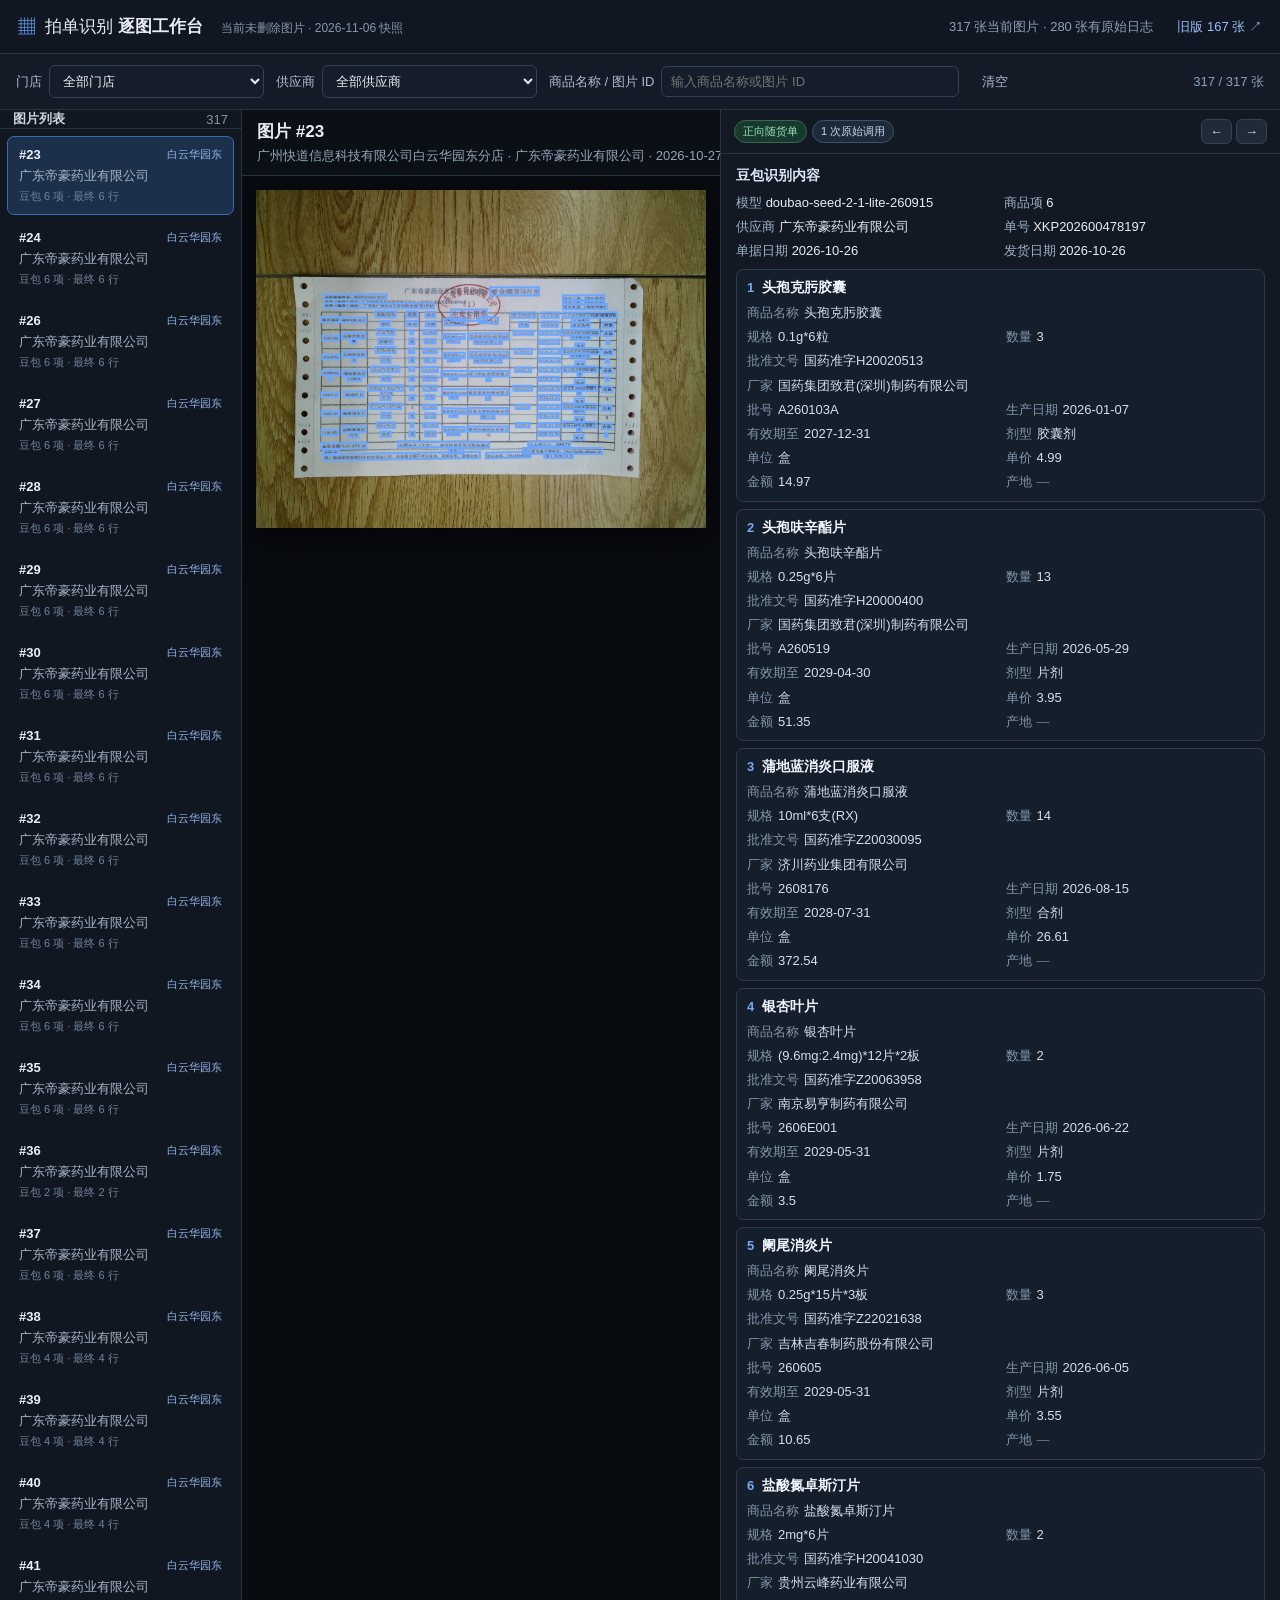
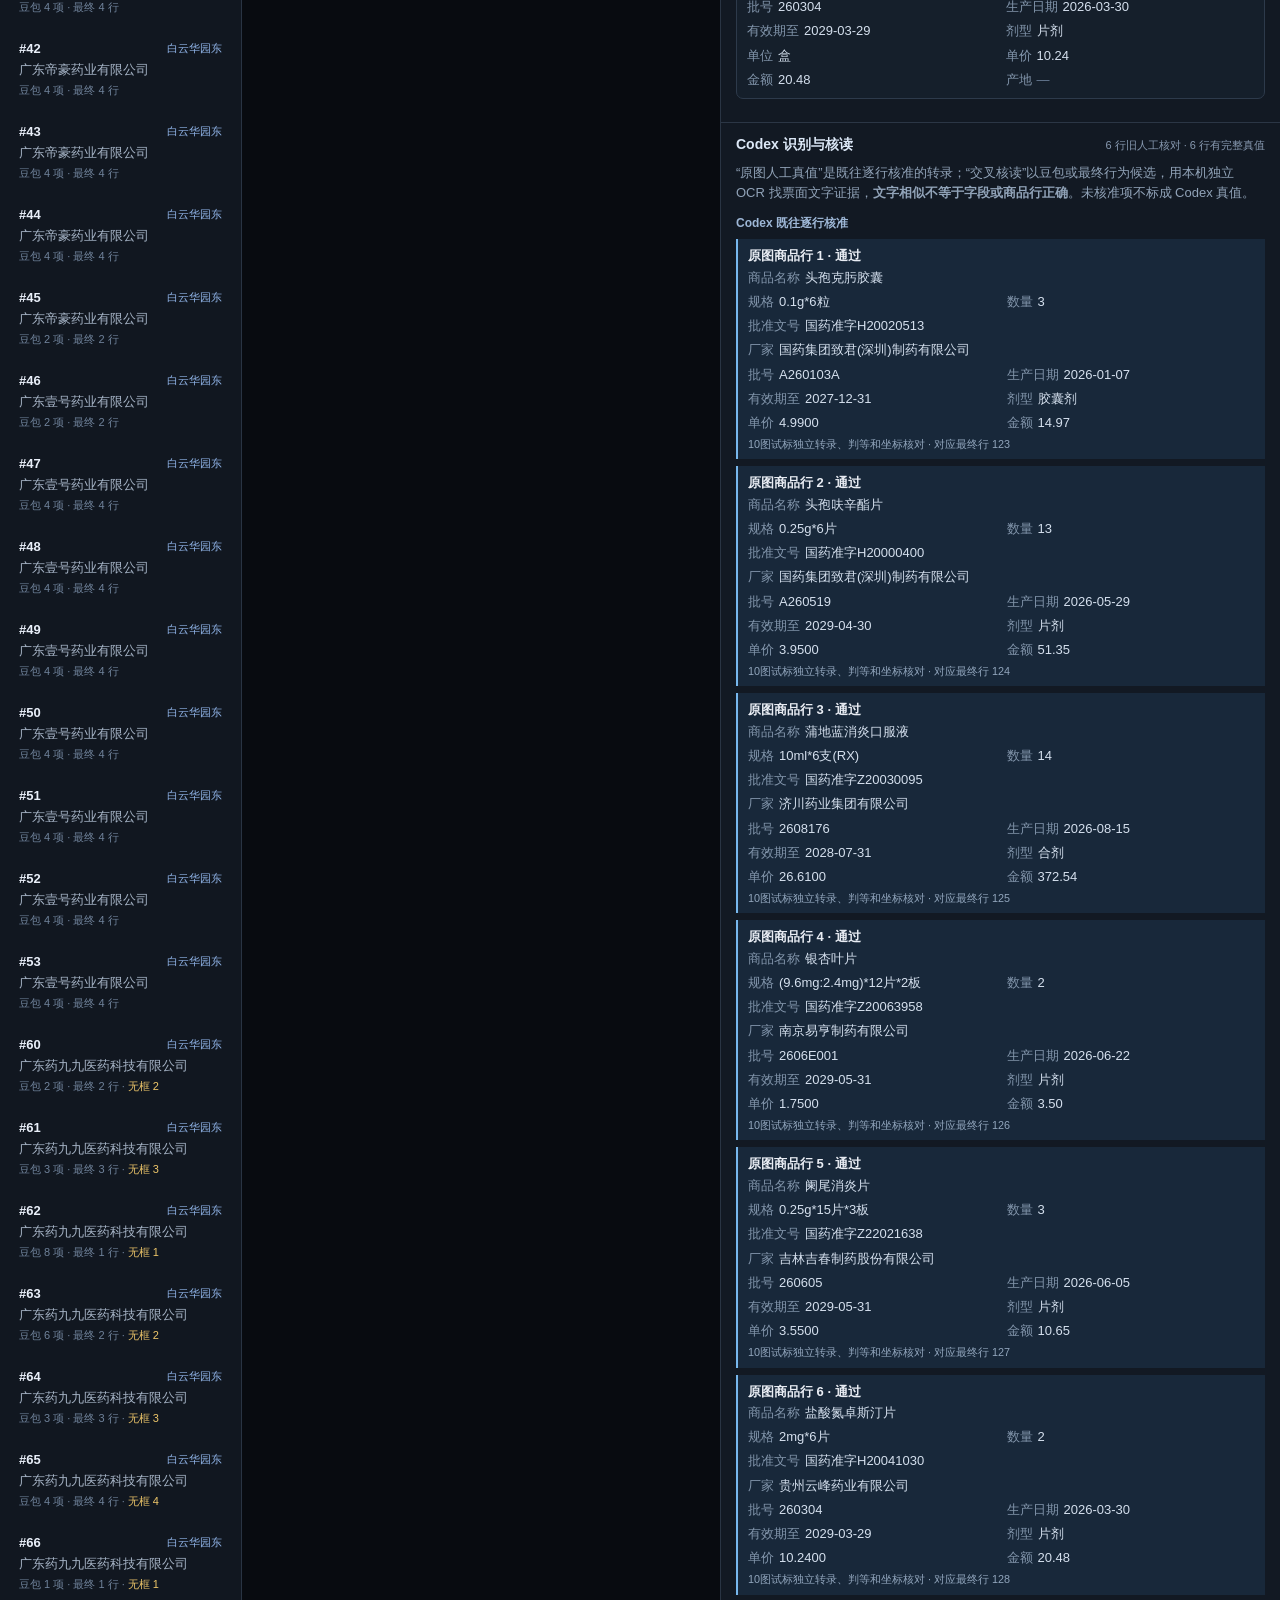
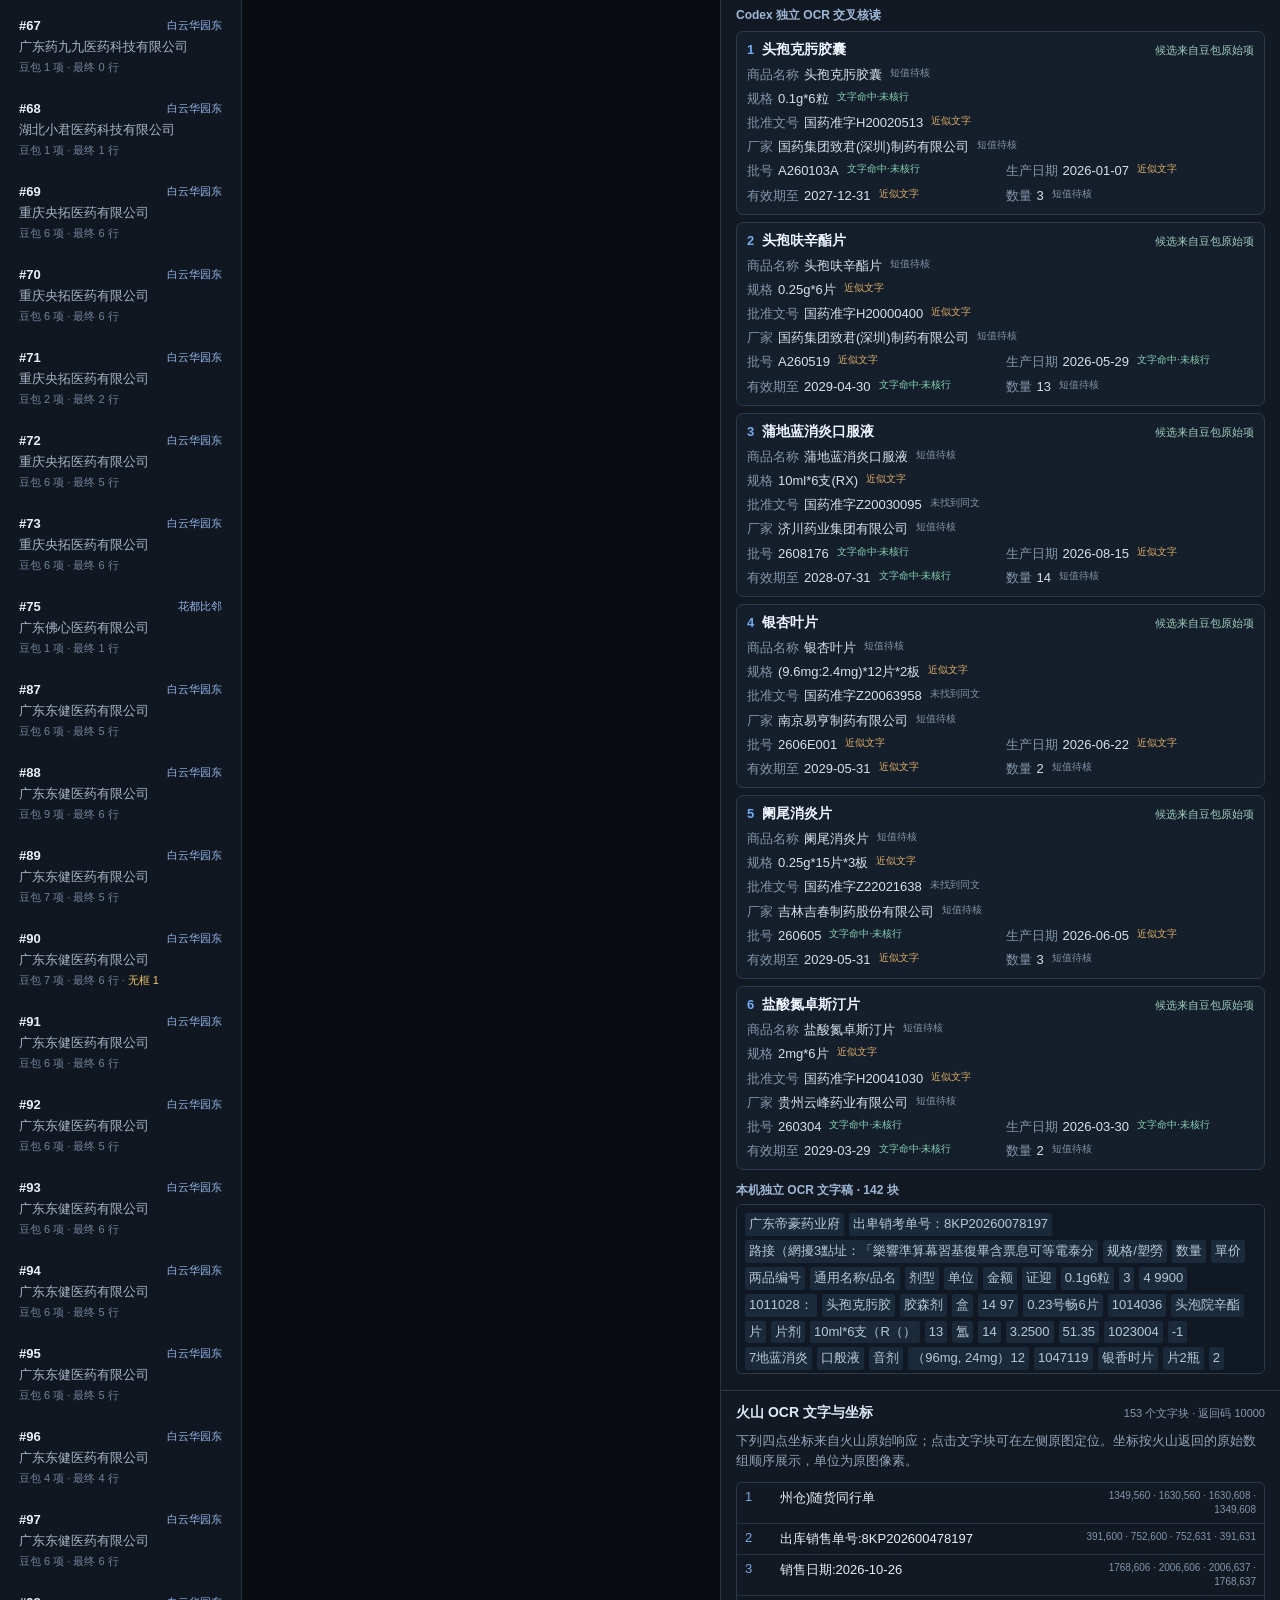
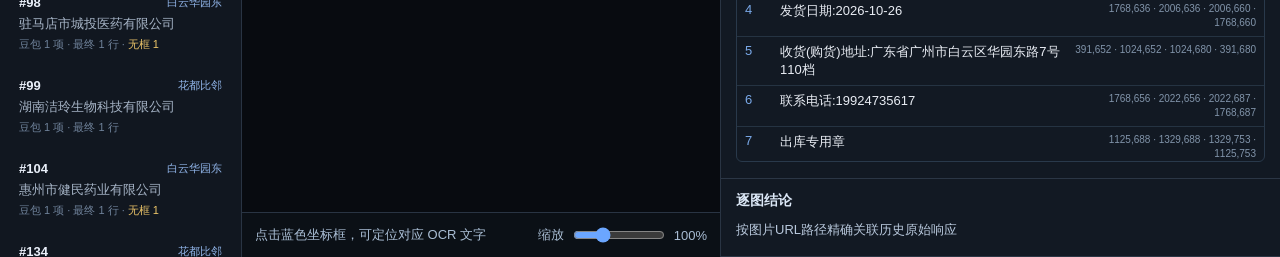
==== index.html @ 1a545d7b "Add 317-photo four-way OCR evidence workbench" ====
<!doctype html>
<html lang="zh-CN">
<head>
  <meta charset="utf-8">
  <meta name="viewport" content="width=device-width,initial-scale=1">
  <meta name="color-scheme" content="dark">
  <title>拍单识别｜317 张逐图四路对照</title>
  <link rel="stylesheet" href="styles.css">
</head>
<body>
  <header class="topbar">
    <div class="brand"><span class="brand-mark">▦</span><span>拍单识别 <b>逐图工作台</b></span><small>当前未删除图片 · 2026-11-06 快照</small></div>
    <div id="globalStatus" class="global-status">正在读取目录…</div>
    <a class="legacy-link" href="legacy.html">旧版 167 张 ↗</a>
  </header>
  <div class="filters" role="search">
    <label>门店<select id="storeFilter"><option value="">全部门店</option></select></label>
    <label>供应商<select id="supplierFilter"><option value="">全部供应商</option></select></label>
    <label class="product-search">商品名称 / 图片 ID<input id="productFilter" type="search" placeholder="输入商品名称或图片 ID" autocomplete="off"></label>
    <button id="clearFilters" type="button" class="subtle">清空</button>
    <span id="filterCount" class="filter-count"></span>
  </div>
  <main class="workbench">
    <aside class="photo-rail" aria-label="图片目录">
      <div class="rail-head"><strong>图片列表</strong><span id="railCount"></span></div>
      <div id="photoList" class="photo-list"></div>
    </aside>
    <section class="image-pane" aria-label="原图及火山 OCR 坐标">
      <div class="pane-head image-head">
        <div><div id="photoTitle" class="photo-title">请选择图片</div><div id="photoMeta" class="photo-meta"></div></div>
        <div class="image-tools">
          <label class="overlay-toggle"><input id="overlayToggle" type="checkbox" checked>OCR 坐标框</label>
          <button id="rotateButton" type="button" title="旋转 90°">旋转</button>
          <button id="resetButton" type="button" title="恢复显示">重置</button>
        </div>
      </div>
      <div id="imageViewport" class="image-viewport">
        <div id="imageStage" class="image-stage">
          <img id="photoImage" alt="当前随货单原图">
          <svg id="ocrOverlay" aria-label="火山 OCR 四点坐标叠框"></svg>
        </div>
      </div>
      <div class="image-footer"><span id="selectedRegion">点击蓝色坐标框，可定位对应 OCR 文字</span><div class="zoom-control"><span>缩放</span><input id="zoomRange" type="range" min="50" max="220" value="100"><output id="zoomValue">100%</output></div></div>
    </section>
    <section class="results-pane" aria-label="四路识别对照">
      <div class="results-bar"><div id="sourceBadges"></div><div class="photo-nav"><button id="prevPhoto" type="button" aria-label="上一张">←</button><button id="nextPhoto" type="button" aria-label="下一张">→</button></div></div>
      <div class="results-scroll">
        <section class="result-section" id="doubaoSection"><div class="section-title"><h2>豆包识别内容</h2><select id="callSelect" aria-label="选择历史调用"></select></div><div id="doubaoContent"></div></section>
        <section class="result-section codex-section" id="codexSection"><div class="section-title"><h2>Codex 识别与核读</h2><span id="codexBadge"></span></div><div id="codexContent"></div></section>
        <section class="result-section" id="ocrSection"><div class="section-title"><h2>火山 OCR 文字与坐标</h2><span id="ocrCount"></span></div><div id="ocrContent"></div></section>
        <section class="result-section"><div class="section-title"><h2>逐图结论</h2></div><div id="auditNote" class="audit-note"></div></section>
      </div>
    </section>
  </main>
  <script src="app.js" defer></script>
</body>
</html>
---- styles.css ----
:root{font-family:-apple-system,BlinkMacSystemFont,"PingFang SC","Microsoft YaHei",sans-serif;color:#e9edf4;background:#0d1118;font-size:13px}*{box-sizing:border-box}body{margin:0;min-width:900px}button,input,select{font:inherit}button,select{cursor:pointer}button{color:#dce7f8;background:#202a38;border:1px solid #354255;border-radius:6px;padding:6px 10px}button:hover{background:#2b3950}select,input[type=search]{background:#141d29;color:#e9edf4;border:1px solid #344154;border-radius:6px;padding:7px 9px;outline:none}select:focus,input:focus{border-color:#5a8ff7}.topbar{height:54px;padding:0 18px;display:flex;align-items:center;justify-content:space-between;border-bottom:1px solid #293443;background:#111722}.brand{display:flex;gap:10px;align-items:baseline;font-size:17px;white-space:nowrap}.brand b{font-weight:600}.brand-mark{color:#69a7ff}.brand small{color:#8796aa;font-size:12px;margin-left:8px}.global-status{color:#90a0b6;margin-left:auto;margin-right:24px}.legacy-link{color:#9dbef7;text-decoration:none}.filters{height:56px;display:flex;align-items:center;gap:12px;padding:0 16px;border-bottom:1px solid #293443;background:#141b26}.filters label{display:flex;align-items:center;gap:7px;color:#aebbcf;white-space:nowrap}.filters select{width:215px}.filters .product-search{flex:1;max-width:410px}.filters input[type=search]{width:100%}.filters .subtle{background:transparent;border-color:transparent;color:#aebbcf}.filter-count{margin-left:auto;color:#8ca0b8;white-space:nowrap}.workbench{display:grid;grid-template-columns:242px minmax(360px,1fr) minmax(430px,560px);height:calc(100dvh - 110px);min-height:540px}.photo-rail{border-right:1px solid #293443;overflow:hidden;display:flex;flex-direction:column;background:#111720}.rail-head{height:44px;padding:0 13px;display:flex;align-items:center;justify-content:space-between;border-bottom:1px solid #293443;color:#cdd7e4}.rail-head span{color:#8495aa}.photo-list{overflow:auto;padding:7px}.photo-card{width:100%;display:block;text-align:left;padding:10px 11px;margin-bottom:4px;background:transparent;border:1px solid transparent;border-radius:7px}.photo-card:hover{background:#1c2838}.photo-card.active{background:#1d304b;border-color:#396bb2}.photo-card .line1{display:flex;justify-content:space-between;gap:6px;color:#e9eff9;font-weight:600}.photo-card .line1 small{font-size:11px;color:#90b4e8;font-weight:400}.photo-card .supplier{display:block;color:#a6b4c6;white-space:nowrap;overflow:hidden;text-overflow:ellipsis;margin-top:5px}.photo-card .minor{display:block;color:#70839b;font-size:11px;margin-top:4px}.photo-card .warn{color:#efc76a}.image-pane{min-width:0;display:flex;flex-direction:column;background:#0b1016}.pane-head{min-height:60px;border-bottom:1px solid #293443;padding:10px 15px}.image-head{display:flex;justify-content:space-between;gap:10px}.photo-title{font-size:17px;font-weight:650}.photo-meta{margin-top:4px;color:#95a4b8;white-space:nowrap;overflow:hidden;text-overflow:ellipsis;max-width:650px}.image-tools{display:flex;align-items:center;gap:6px;white-space:nowrap}.overlay-toggle{color:#aab9cb}.overlay-toggle input{accent-color:#72a9ff;vertical-align:-2px}.image-viewport{flex:1;overflow:auto;display:flex;align-items:flex-start;justify-content:center;padding:14px;background:#080b10}.image-stage{position:relative;max-width:none;transform-origin:center center;line-height:0}.image-stage img{display:block;max-width:100%;max-height:calc(100dvh - 220px);width:auto;height:auto;object-fit:contain;box-shadow:0 10px 36px #0009}.image-stage svg{position:absolute;inset:0;width:100%;height:100%;overflow:visible}.ocr-polygon{fill:#4a92ff22;stroke:#6ba6ff;stroke-width:2;vector-effect:non-scaling-stroke;cursor:pointer}.ocr-polygon:hover,.ocr-polygon.selected{fill:#ffc85755;stroke:#ffd15f;stroke-width:3}.image-footer{height:45px;border-top:1px solid #293443;display:flex;align-items:center;justify-content:space-between;gap:10px;padding:0 13px;color:#a9bdd4}.image-footer #selectedRegion{min-width:0;overflow:hidden;text-overflow:ellipsis;white-space:nowrap}.zoom-control{display:flex;align-items:center;gap:7px;white-space:nowrap}.zoom-control input{width:92px;accent-color:#6ba6ff}.results-pane{min-width:0;display:flex;flex-direction:column;border-left:1px solid #293443;background:#121923}.results-bar{height:44px;flex:none;display:flex;align-items:center;justify-content:space-between;padding:0 13px;border-bottom:1px solid #293443}.badge{display:inline-block;border:1px solid #3f5268;background:#1c2a39;color:#c5d7ed;border-radius:12px;padding:3px 8px;margin-right:5px;font-size:11px}.badge.warn{border-color:#725934;background:#3a2d1d;color:#efcb82}.badge.good{border-color:#386752;background:#183a2e;color:#94e0b9}.photo-nav{display:flex;gap:4px}.photo-nav button{min-width:31px;padding:4px}.results-scroll{overflow:auto;flex:1}.result-section{border-bottom:1px solid #2b3645;padding:13px 15px 16px}.section-title{display:flex;align-items:center;justify-content:space-between;gap:8px;margin-bottom:9px}.section-title h2{font-size:14px;margin:0;color:#dce8f7}.section-title select{max-width:275px;padding:4px 7px;font-size:11px}.section-title span{color:#8799b0;font-size:11px}.hint{color:#91a3b8;line-height:1.55;margin:5px 0 10px}.empty{color:#8092a8;padding:12px 0}.header-fields{display:grid;grid-template-columns:1fr 1fr;gap:6px;margin-bottom:9px;color:#9fb1c7}.header-fields b{color:#e8edf7;font-weight:500}.item-card{border:1px solid #2d3a4b;border-radius:7px;background:#151f2b;padding:9px 10px;margin:7px 0}.item-head{display:flex;gap:8px;align-items:baseline;margin-bottom:7px}.item-no{color:#74aaf1;font-weight:700}.item-name{font-size:14px;font-weight:600;color:#f0f5ff}.item-status{margin-left:auto;font-size:11px;color:#9fcfbd}.field-grid{display:grid;grid-template-columns:1fr 1fr;gap:6px 10px}.field{min-width:0;display:flex;gap:5px;line-height:1.4}.field .label{flex:none;color:#8295ab}.field .value{color:#d5e0ee;overflow-wrap:anywhere}.field .value.blank{color:#687c94}.field.full{grid-column:1/-1}.manual-note{border-left:2px solid #77b7ed;padding:7px 10px;margin:7px 0;background:#18283a;line-height:1.5}.manual-note.fail{border-color:#f1ae68;background:#32261e}.manual-note strong{display:block;margin-bottom:3px}.manual-note .truth{color:#dfe8f6}.manual-note small{display:block;color:#91a5bc;margin-top:4px}.evidence-field{position:relative}.evidence-field .match{font-size:10px;color:#86d0b4;margin-left:3px}.evidence-field .match.low{color:#e0af69}.evidence-field .match.none{color:#8292a7}.evidence-field[title]{cursor:help}.ocr-list{max-height:280px;overflow:auto;border:1px solid #29394b;border-radius:6px}.ocr-row{display:flex;align-items:flex-start;gap:8px;padding:6px 8px;border-bottom:1px solid #253342;cursor:pointer}.ocr-row:last-child{border:0}.ocr-row:hover,.ocr-row.active{background:#213750}.ocr-row .index{flex:none;color:#7aa9e9;width:27px}.ocr-row .text{flex:1;line-height:1.4;overflow-wrap:anywhere}.ocr-row .coords{flex:none;max-width:190px;text-align:right;color:#8295ab;font-size:10px;line-height:1.4;overflow-wrap:anywhere}.vision-list{max-height:170px;overflow:auto;border:1px solid #2d3a4b;border-radius:6px;background:#101923;padding:6px 8px;line-height:1.6;color:#b8c7d8}.vision-list span{display:inline-block;margin:2px 5px 2px 0;padding:1px 4px;border-radius:3px;background:#1b2a3a}.audit-note{line-height:1.65;color:#b9c9dd;overflow-wrap:anywhere}.mini-heading{margin:12px 0 5px;font-size:12px;color:#9eb7d6;font-weight:600}@media(max-width:1260px){.workbench{grid-template-columns:195px minmax(320px,1fr) minmax(380px,480px)}.filters select{width:175px}.brand small{display:none}}@media(max-width:980px){body{min-width:0}.workbench{height:auto;min-height:0;display:block}.photo-rail{height:185px}.photo-list{display:flex;overflow:auto}.photo-card{min-width:170px}.image-pane{height:72dvh}.results-pane{height:75dvh}.filters{height:auto;flex-wrap:wrap;padding:9px}.filters label{flex:1}.filters select{width:100%}.filters .product-search{max-width:none;flex-basis:100%}.filter-count{margin-left:0}}
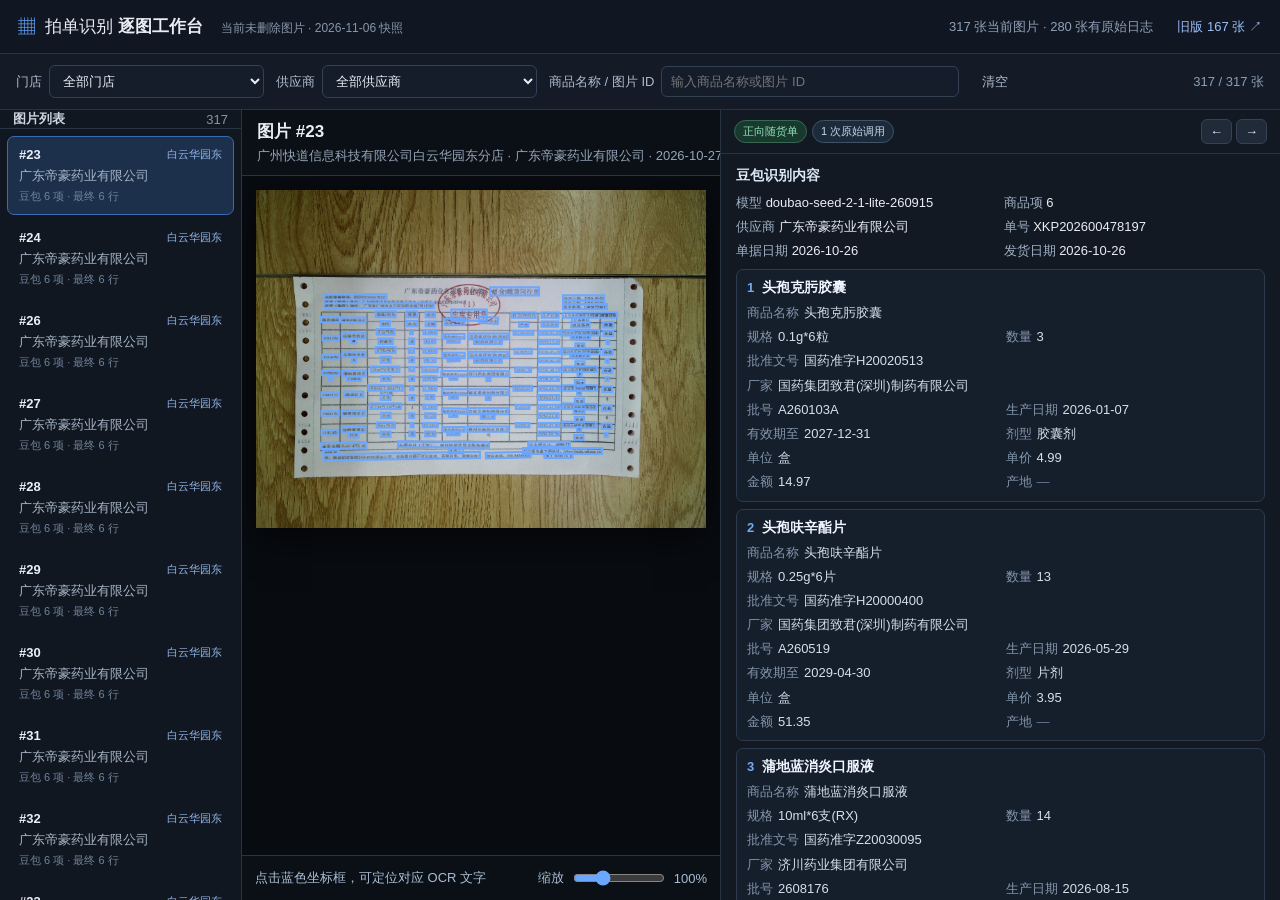
==== commit 17174bc3: "Add 317-photo four-way OCR evidence workbench" ====
--- a/index.html
+++ b/index.html
@@ -5,7 +5,7 @@
   <meta name="viewport" content="width=device-width,initial-scale=1">
   <meta name="color-scheme" content="dark">
   <title>拍单识别｜317 张逐图四路对照</title>
-  <link rel="stylesheet" href="styles.css">
+  <link rel="stylesheet" href="styles.css?v=20261109-fixed-scroll">
 </head>
 <body>
   <header class="topbar">
--- a/styles.css
+++ b/styles.css
@@ -1 +1,9 @@
 :root{font-family:-apple-system,BlinkMacSystemFont,"PingFang SC","Microsoft YaHei",sans-serif;color:#e9edf4;background:#0d1118;font-size:13px}*{box-sizing:border-box}body{margin:0;min-width:900px}button,input,select{font:inherit}button,select{cursor:pointer}button{color:#dce7f8;background:#202a38;border:1px solid #354255;border-radius:6px;padding:6px 10px}button:hover{background:#2b3950}select,input[type=search]{background:#141d29;color:#e9edf4;border:1px solid #344154;border-radius:6px;padding:7px 9px;outline:none}select:focus,input:focus{border-color:#5a8ff7}.topbar{height:54px;padding:0 18px;display:flex;align-items:center;justify-content:space-between;border-bottom:1px solid #293443;background:#111722}.brand{display:flex;gap:10px;align-items:baseline;font-size:17px;white-space:nowrap}.brand b{font-weight:600}.brand-mark{color:#69a7ff}.brand small{color:#8796aa;font-size:12px;margin-left:8px}.global-status{color:#90a0b6;margin-left:auto;margin-right:24px}.legacy-link{color:#9dbef7;text-decoration:none}.filters{height:56px;display:flex;align-items:center;gap:12px;padding:0 16px;border-bottom:1px solid #293443;background:#141b26}.filters label{display:flex;align-items:center;gap:7px;color:#aebbcf;white-space:nowrap}.filters select{width:215px}.filters .product-search{flex:1;max-width:410px}.filters input[type=search]{width:100%}.filters .subtle{background:transparent;border-color:transparent;color:#aebbcf}.filter-count{margin-left:auto;color:#8ca0b8;white-space:nowrap}.workbench{display:grid;grid-template-columns:242px minmax(360px,1fr) minmax(430px,560px);height:calc(100dvh - 110px);min-height:540px}.photo-rail{border-right:1px solid #293443;overflow:hidden;display:flex;flex-direction:column;background:#111720}.rail-head{height:44px;padding:0 13px;display:flex;align-items:center;justify-content:space-between;border-bottom:1px solid #293443;color:#cdd7e4}.rail-head span{color:#8495aa}.photo-list{overflow:auto;padding:7px}.photo-card{width:100%;display:block;text-align:left;padding:10px 11px;margin-bottom:4px;background:transparent;border:1px solid transparent;border-radius:7px}.photo-card:hover{background:#1c2838}.photo-card.active{background:#1d304b;border-color:#396bb2}.photo-card .line1{display:flex;justify-content:space-between;gap:6px;color:#e9eff9;font-weight:600}.photo-card .line1 small{font-size:11px;color:#90b4e8;font-weight:400}.photo-card .supplier{display:block;color:#a6b4c6;white-space:nowrap;overflow:hidden;text-overflow:ellipsis;margin-top:5px}.photo-card .minor{display:block;color:#70839b;font-size:11px;margin-top:4px}.photo-card .warn{color:#efc76a}.image-pane{min-width:0;display:flex;flex-direction:column;background:#0b1016}.pane-head{min-height:60px;border-bottom:1px solid #293443;padding:10px 15px}.image-head{display:flex;justify-content:space-between;gap:10px}.photo-title{font-size:17px;font-weight:650}.photo-meta{margin-top:4px;color:#95a4b8;white-space:nowrap;overflow:hidden;text-overflow:ellipsis;max-width:650px}.image-tools{display:flex;align-items:center;gap:6px;white-space:nowrap}.overlay-toggle{color:#aab9cb}.overlay-toggle input{accent-color:#72a9ff;vertical-align:-2px}.image-viewport{flex:1;overflow:auto;display:flex;align-items:flex-start;justify-content:center;padding:14px;background:#080b10}.image-stage{position:relative;max-width:none;transform-origin:center center;line-height:0}.image-stage img{display:block;max-width:100%;max-height:calc(100dvh - 220px);width:auto;height:auto;object-fit:contain;box-shadow:0 10px 36px #0009}.image-stage svg{position:absolute;inset:0;width:100%;height:100%;overflow:visible}.ocr-polygon{fill:#4a92ff22;stroke:#6ba6ff;stroke-width:2;vector-effect:non-scaling-stroke;cursor:pointer}.ocr-polygon:hover,.ocr-polygon.selected{fill:#ffc85755;stroke:#ffd15f;stroke-width:3}.image-footer{height:45px;border-top:1px solid #293443;display:flex;align-items:center;justify-content:space-between;gap:10px;padding:0 13px;color:#a9bdd4}.image-footer #selectedRegion{min-width:0;overflow:hidden;text-overflow:ellipsis;white-space:nowrap}.zoom-control{display:flex;align-items:center;gap:7px;white-space:nowrap}.zoom-control input{width:92px;accent-color:#6ba6ff}.results-pane{min-width:0;display:flex;flex-direction:column;border-left:1px solid #293443;background:#121923}.results-bar{height:44px;flex:none;display:flex;align-items:center;justify-content:space-between;padding:0 13px;border-bottom:1px solid #293443}.badge{display:inline-block;border:1px solid #3f5268;background:#1c2a39;color:#c5d7ed;border-radius:12px;padding:3px 8px;margin-right:5px;font-size:11px}.badge.warn{border-color:#725934;background:#3a2d1d;color:#efcb82}.badge.good{border-color:#386752;background:#183a2e;color:#94e0b9}.photo-nav{display:flex;gap:4px}.photo-nav button{min-width:31px;padding:4px}.results-scroll{overflow:auto;flex:1}.result-section{border-bottom:1px solid #2b3645;padding:13px 15px 16px}.section-title{display:flex;align-items:center;justify-content:space-between;gap:8px;margin-bottom:9px}.section-title h2{font-size:14px;margin:0;color:#dce8f7}.section-title select{max-width:275px;padding:4px 7px;font-size:11px}.section-title span{color:#8799b0;font-size:11px}.hint{color:#91a3b8;line-height:1.55;margin:5px 0 10px}.empty{color:#8092a8;padding:12px 0}.header-fields{display:grid;grid-template-columns:1fr 1fr;gap:6px;margin-bottom:9px;color:#9fb1c7}.header-fields b{color:#e8edf7;font-weight:500}.item-card{border:1px solid #2d3a4b;border-radius:7px;background:#151f2b;padding:9px 10px;margin:7px 0}.item-head{display:flex;gap:8px;align-items:baseline;margin-bottom:7px}.item-no{color:#74aaf1;font-weight:700}.item-name{font-size:14px;font-weight:600;color:#f0f5ff}.item-status{margin-left:auto;font-size:11px;color:#9fcfbd}.field-grid{display:grid;grid-template-columns:1fr 1fr;gap:6px 10px}.field{min-width:0;display:flex;gap:5px;line-height:1.4}.field .label{flex:none;color:#8295ab}.field .value{color:#d5e0ee;overflow-wrap:anywhere}.field .value.blank{color:#687c94}.field.full{grid-column:1/-1}.manual-note{border-left:2px solid #77b7ed;padding:7px 10px;margin:7px 0;background:#18283a;line-height:1.5}.manual-note.fail{border-color:#f1ae68;background:#32261e}.manual-note strong{display:block;margin-bottom:3px}.manual-note .truth{color:#dfe8f6}.manual-note small{display:block;color:#91a5bc;margin-top:4px}.evidence-field{position:relative}.evidence-field .match{font-size:10px;color:#86d0b4;margin-left:3px}.evidence-field .match.low{color:#e0af69}.evidence-field .match.none{color:#8292a7}.evidence-field[title]{cursor:help}.ocr-list{max-height:280px;overflow:auto;border:1px solid #29394b;border-radius:6px}.ocr-row{display:flex;align-items:flex-start;gap:8px;padding:6px 8px;border-bottom:1px solid #253342;cursor:pointer}.ocr-row:last-child{border:0}.ocr-row:hover,.ocr-row.active{background:#213750}.ocr-row .index{flex:none;color:#7aa9e9;width:27px}.ocr-row .text{flex:1;line-height:1.4;overflow-wrap:anywhere}.ocr-row .coords{flex:none;max-width:190px;text-align:right;color:#8295ab;font-size:10px;line-height:1.4;overflow-wrap:anywhere}.vision-list{max-height:170px;overflow:auto;border:1px solid #2d3a4b;border-radius:6px;background:#101923;padding:6px 8px;line-height:1.6;color:#b8c7d8}.vision-list span{display:inline-block;margin:2px 5px 2px 0;padding:1px 4px;border-radius:3px;background:#1b2a3a}.audit-note{line-height:1.65;color:#b9c9dd;overflow-wrap:anywhere}.mini-heading{margin:12px 0 5px;font-size:12px;color:#9eb7d6;font-weight:600}@media(max-width:1260px){.workbench{grid-template-columns:195px minmax(320px,1fr) minmax(380px,480px)}.filters select{width:175px}.brand small{display:none}}@media(max-width:980px){body{min-width:0}.workbench{height:auto;min-height:0;display:block}.photo-rail{height:185px}.photo-list{display:flex;overflow:auto}.photo-card{min-width:170px}.image-pane{height:72dvh}.results-pane{height:75dvh}.filters{height:auto;flex-wrap:wrap;padding:9px}.filters label{flex:1}.filters select{width:100%}.filters .product-search{max-width:none;flex-basis:100%}.filter-count{margin-left:0}}
+
+/* Each desktop column owns its scroll position. The document itself must not grow. */
+@media (min-width:981px){
+  html,body{height:100%;overflow:hidden}
+  .workbench{min-height:0;grid-template-rows:minmax(0,1fr);overflow:hidden}
+  .photo-rail,.image-pane,.results-pane,.photo-list,.image-viewport,.results-scroll{min-height:0}
+  .photo-list,.results-scroll{overscroll-behavior:contain}
+}
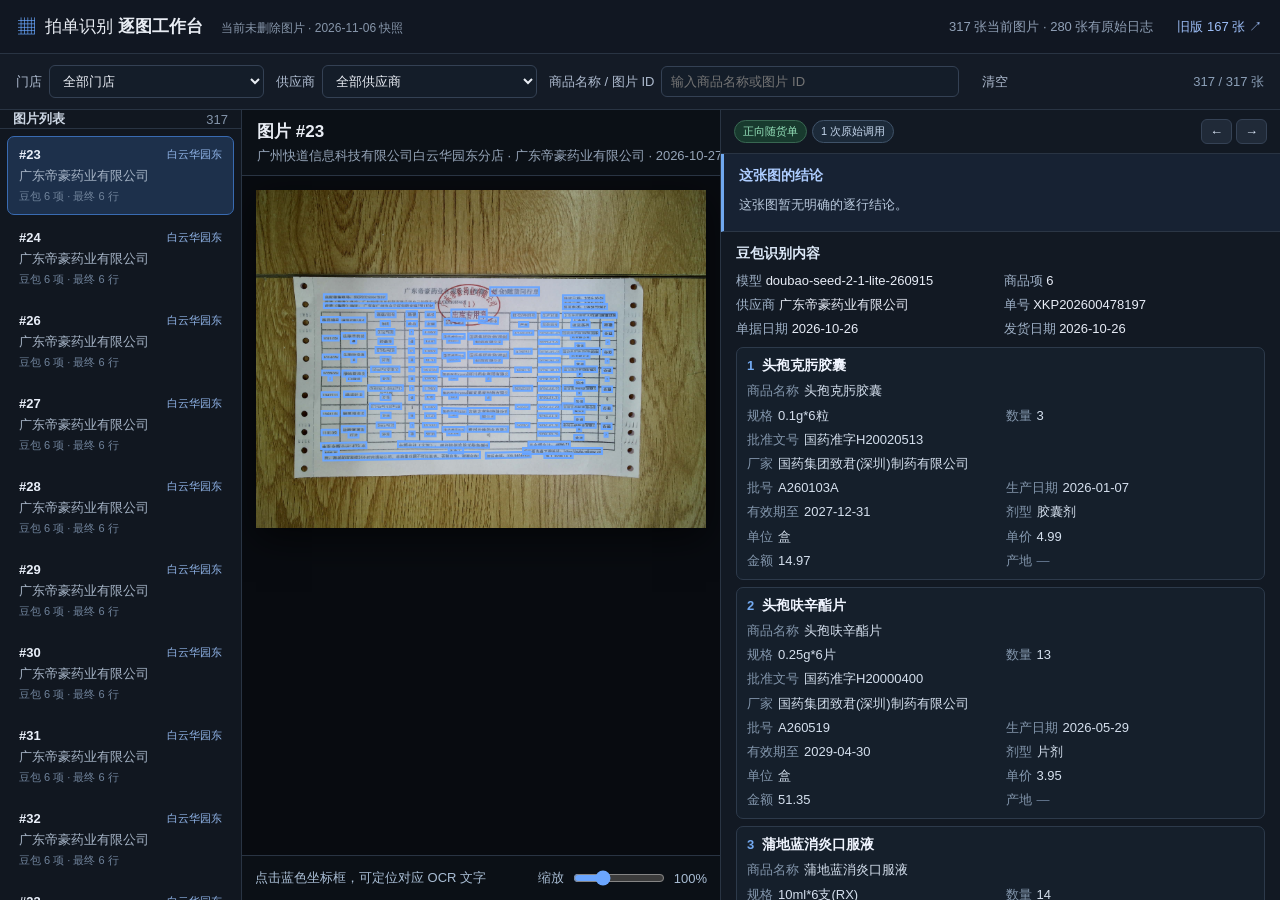
==== commit 0a64f3f7: "Add 317-photo four-way OCR evidence workbench" ====
--- a/index.html
+++ b/index.html
@@ -5,7 +5,7 @@
   <meta name="viewport" content="width=device-width,initial-scale=1">
   <meta name="color-scheme" content="dark">
   <title>拍单识别｜317 张逐图四路对照</title>
-  <link rel="stylesheet" href="styles.css?v=20261109-fixed-scroll">
+  <link rel="stylesheet" href="styles.css?v=20261109-case87">
 </head>
 <body>
   <header class="topbar">
@@ -45,13 +45,14 @@
     <section class="results-pane" aria-label="四路识别对照">
       <div class="results-bar"><div id="sourceBadges"></div><div class="photo-nav"><button id="prevPhoto" type="button" aria-label="上一张">←</button><button id="nextPhoto" type="button" aria-label="下一张">→</button></div></div>
       <div class="results-scroll">
+        <section class="result-section audit-section"><div class="section-title"><h2>这张图的结论</h2></div><div id="auditNote" class="audit-note"></div></section>
         <section class="result-section" id="doubaoSection"><div class="section-title"><h2>豆包识别内容</h2><select id="callSelect" aria-label="选择历史调用"></select></div><div id="doubaoContent"></div></section>
+        <section class="result-section" id="finalSection"><div class="section-title"><h2>最终入库行</h2><span id="finalCount"></span></div><div id="finalContent"></div></section>
         <section class="result-section codex-section" id="codexSection"><div class="section-title"><h2>Codex 识别与核读</h2><span id="codexBadge"></span></div><div id="codexContent"></div></section>
         <section class="result-section" id="ocrSection"><div class="section-title"><h2>火山 OCR 文字与坐标</h2><span id="ocrCount"></span></div><div id="ocrContent"></div></section>
-        <section class="result-section"><div class="section-title"><h2>逐图结论</h2></div><div id="auditNote" class="audit-note"></div></section>
       </div>
     </section>
   </main>
-  <script src="app.js" defer></script>
+  <script src="app.js?v=20261109-case87" defer></script>
 </body>
 </html>
--- a/styles.css
+++ b/styles.css
@@ -7,3 +7,6 @@
   .photo-rail,.image-pane,.results-pane,.photo-list,.image-viewport,.results-scroll{min-height:0}
   .photo-list,.results-scroll{overscroll-behavior:contain}
 }
+.audit-note{white-space:pre-line}
+.audit-section{background:#172233;border-left:3px solid #70a8ef}
+.audit-section .section-title h2{color:#aecdff}
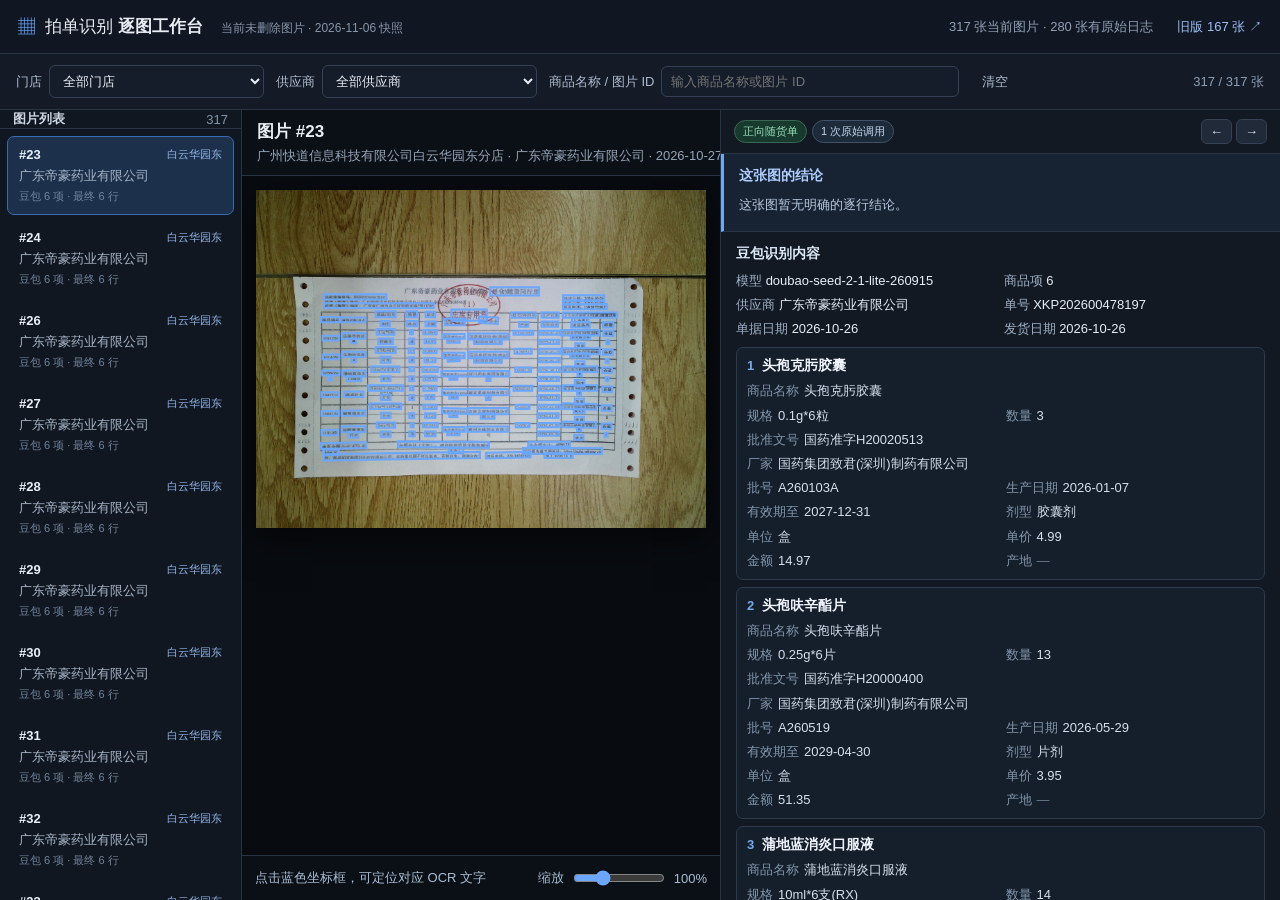
==== commit 4c38009d: "Add 317-photo four-way OCR evidence workbench" ====
--- a/index.html
+++ b/index.html
@@ -53,6 +53,6 @@
       </div>
     </section>
   </main>
-  <script src="app.js?v=20261109-case87" defer></script>
+  <script src="app.js?v=20261109-case87b" defer></script>
 </body>
 </html>
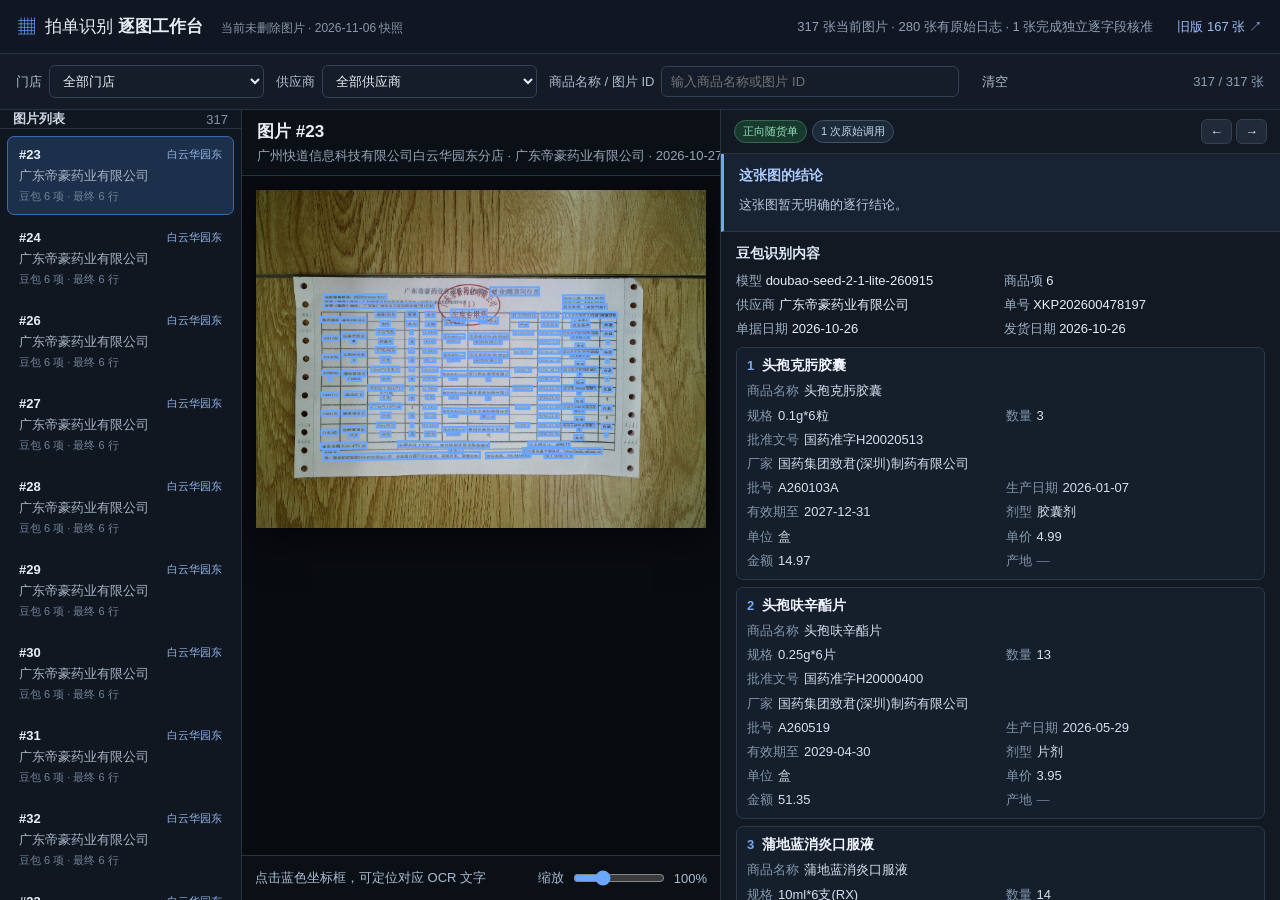
==== commit ed24e8df: "Correct photo 428 field audit and label unreviewed photos" ====
--- a/index.html
+++ b/index.html
@@ -4,8 +4,8 @@
   <meta charset="utf-8">
   <meta name="viewport" content="width=device-width,initial-scale=1">
   <meta name="color-scheme" content="dark">
-  <title>拍单识别｜317 张逐图四路对照</title>
-  <link rel="stylesheet" href="styles.css?v=20261109-case87">
+  <title>拍单识别｜原图与日志对照工作台</title>
+  <link rel="stylesheet" href="styles.css?v=20261110-field-review">
 </head>
 <body>
   <header class="topbar">
@@ -48,11 +48,11 @@
         <section class="result-section audit-section"><div class="section-title"><h2>这张图的结论</h2></div><div id="auditNote" class="audit-note"></div></section>
         <section class="result-section" id="doubaoSection"><div class="section-title"><h2>豆包识别内容</h2><select id="callSelect" aria-label="选择历史调用"></select></div><div id="doubaoContent"></div></section>
         <section class="result-section" id="finalSection"><div class="section-title"><h2>最终入库行</h2><span id="finalCount"></span></div><div id="finalContent"></div></section>
-        <section class="result-section codex-section" id="codexSection"><div class="section-title"><h2>Codex 识别与核读</h2><span id="codexBadge"></span></div><div id="codexContent"></div></section>
+        <section class="result-section codex-section" id="codexSection"><div class="section-title"><h2>Codex 原图核准</h2><span id="codexBadge"></span></div><div id="codexContent"></div></section>
         <section class="result-section" id="ocrSection"><div class="section-title"><h2>火山 OCR 文字与坐标</h2><span id="ocrCount"></span></div><div id="ocrContent"></div></section>
       </div>
     </section>
   </main>
-  <script src="app.js?v=20261109-case87b" defer></script>
+  <script src="app.js?v=20261110-field-review" defer></script>
 </body>
 </html>
--- a/styles.css
+++ b/styles.css
@@ -10,3 +10,20 @@
 .audit-note{white-space:pre-line}
 .audit-section{background:#172233;border-left:3px solid #70a8ef}
 .audit-section .section-title h2{color:#aecdff}
+.unreviewed-note{padding:10px 12px;border:1px solid #66543d;border-radius:6px;background:#2b251c;color:#f0d5a6;line-height:1.6}
+.reviewed-row{border:1px solid #4a7b69;border-radius:8px;padding:12px;background:#14251f}
+.reviewed-heading{font-size:14px;font-weight:700;color:#b2e9ca}
+.reviewed-errors{margin:7px 0 10px;color:#ffb5a0;font-weight:600}
+.field-comparison{width:100%;border-collapse:collapse;table-layout:fixed;margin:8px 0 12px}
+.field-comparison th,.field-comparison td{border:1px solid #3b554e;padding:8px;text-align:left;vertical-align:top;overflow-wrap:anywhere;line-height:1.5}
+.field-comparison thead th{background:#203b31;color:#b2e9ca}
+.field-comparison th:first-child{width:64px}
+.field-comparison td{width:calc((100% - 64px)/2)}
+.field-comparison td:nth-child(2){color:#f7b5aa;background:#382725}
+.field-comparison td:nth-child(3){color:#c6f2d9;background:#193b2c}
+.field-comparison small{display:block;color:#9fb6aa;margin-top:4px}
+.reviewed-analysis{margin-top:12px;padding-top:12px;border-top:1px solid #3b554e;line-height:1.6}
+.reviewed-analysis strong{color:#b2e9ca}
+.reviewed-analysis p{white-space:pre-line;margin:4px 0 13px;overflow-wrap:anywhere}
+.reviewed-analysis small{display:block;color:#a5bcb0}
+.reviewed-analysis a{color:#9bc8ff}
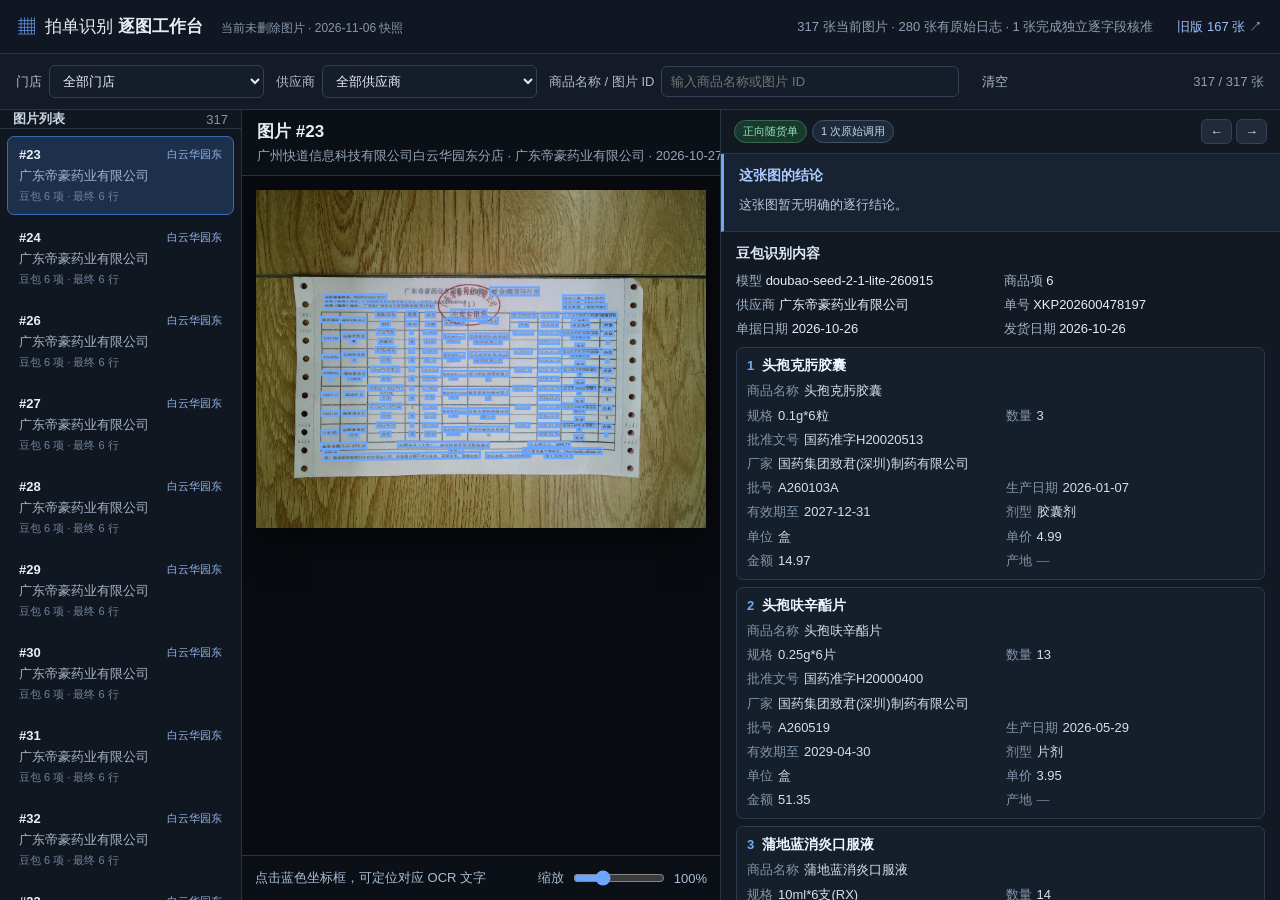
==== commit fe0c335b: "Correct photo 428 field audit and label unreviewed photos" ====
--- a/index.html
+++ b/index.html
@@ -5,7 +5,7 @@
   <meta name="viewport" content="width=device-width,initial-scale=1">
   <meta name="color-scheme" content="dark">
   <title>拍单识别｜原图与日志对照工作台</title>
-  <link rel="stylesheet" href="styles.css?v=20261110-field-review">
+  <link rel="stylesheet" href="styles.css?v=20261110-field-review2">
 </head>
 <body>
   <header class="topbar">
@@ -53,6 +53,6 @@
       </div>
     </section>
   </main>
-  <script src="app.js?v=20261110-field-review" defer></script>
+  <script src="app.js?v=20261110-field-review2" defer></script>
 </body>
 </html>
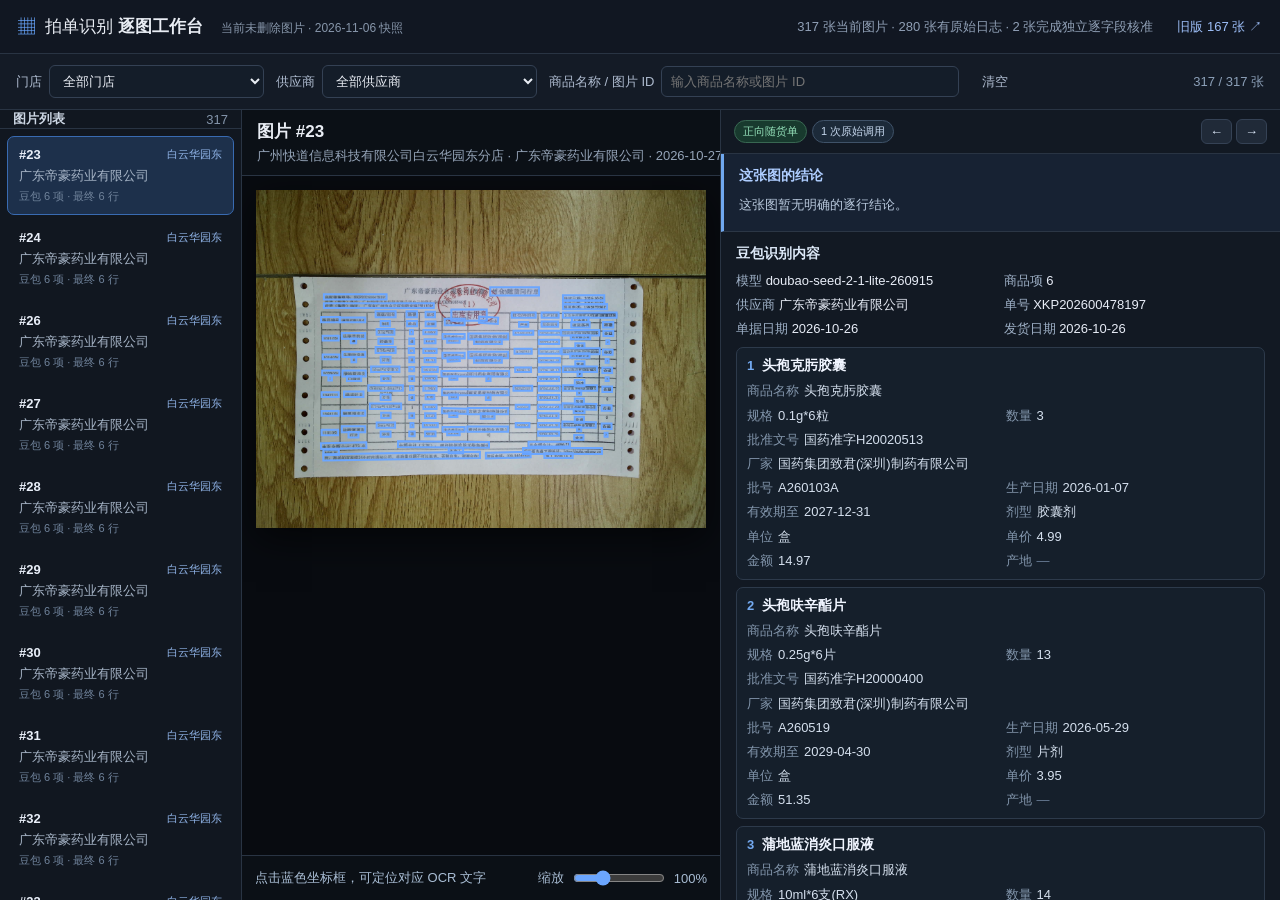
==== commit 12d16fcf: "Add verified field reviews for photos 428 and 344" ====
--- a/index.html
+++ b/index.html
@@ -5,7 +5,7 @@
   <meta name="viewport" content="width=device-width,initial-scale=1">
   <meta name="color-scheme" content="dark">
   <title>拍单识别｜原图与日志对照工作台</title>
-  <link rel="stylesheet" href="styles.css?v=20261110-field-review2">
+  <link rel="stylesheet" href="styles.css?v=20261110-field-review3">
 </head>
 <body>
   <header class="topbar">
@@ -53,6 +53,6 @@
       </div>
     </section>
   </main>
-  <script src="app.js?v=20261110-field-review2" defer></script>
+  <script src="app.js?v=20261110-field-review3" defer></script>
 </body>
 </html>
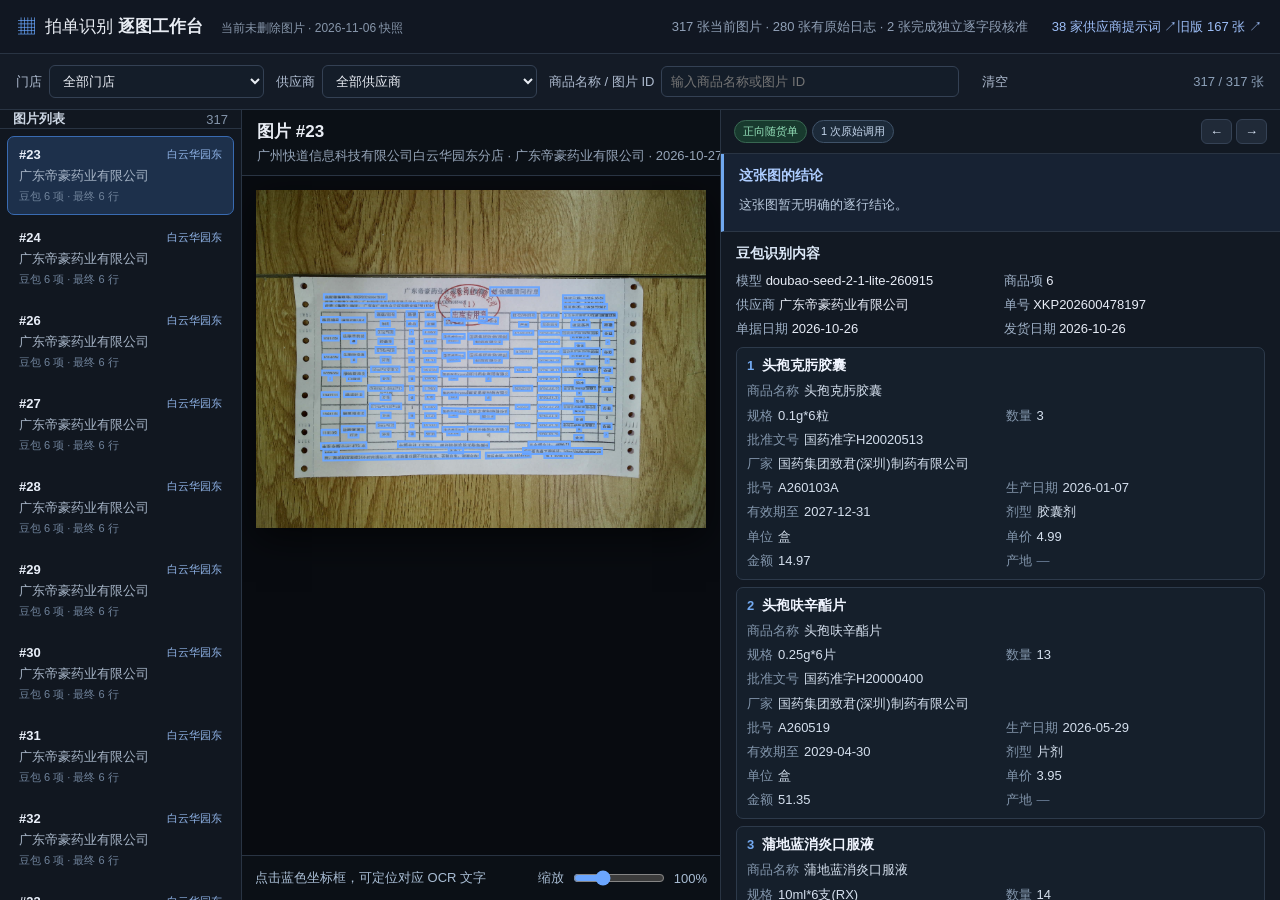
==== commit b9d0fecf: "Add 38 evidence-linked supplier OCR prompt modules" ====
--- a/index.html
+++ b/index.html
@@ -11,6 +11,7 @@
   <header class="topbar">
     <div class="brand"><span class="brand-mark">▦</span><span>拍单识别 <b>逐图工作台</b></span><small>当前未删除图片 · 2026-11-06 快照</small></div>
     <div id="globalStatus" class="global-status">正在读取目录…</div>
+    <a class="legacy-link" href="supplier-prompts.html">38 家供应商提示词 ↗</a>
     <a class="legacy-link" href="legacy.html">旧版 167 张 ↗</a>
   </header>
   <div class="filters" role="search">
